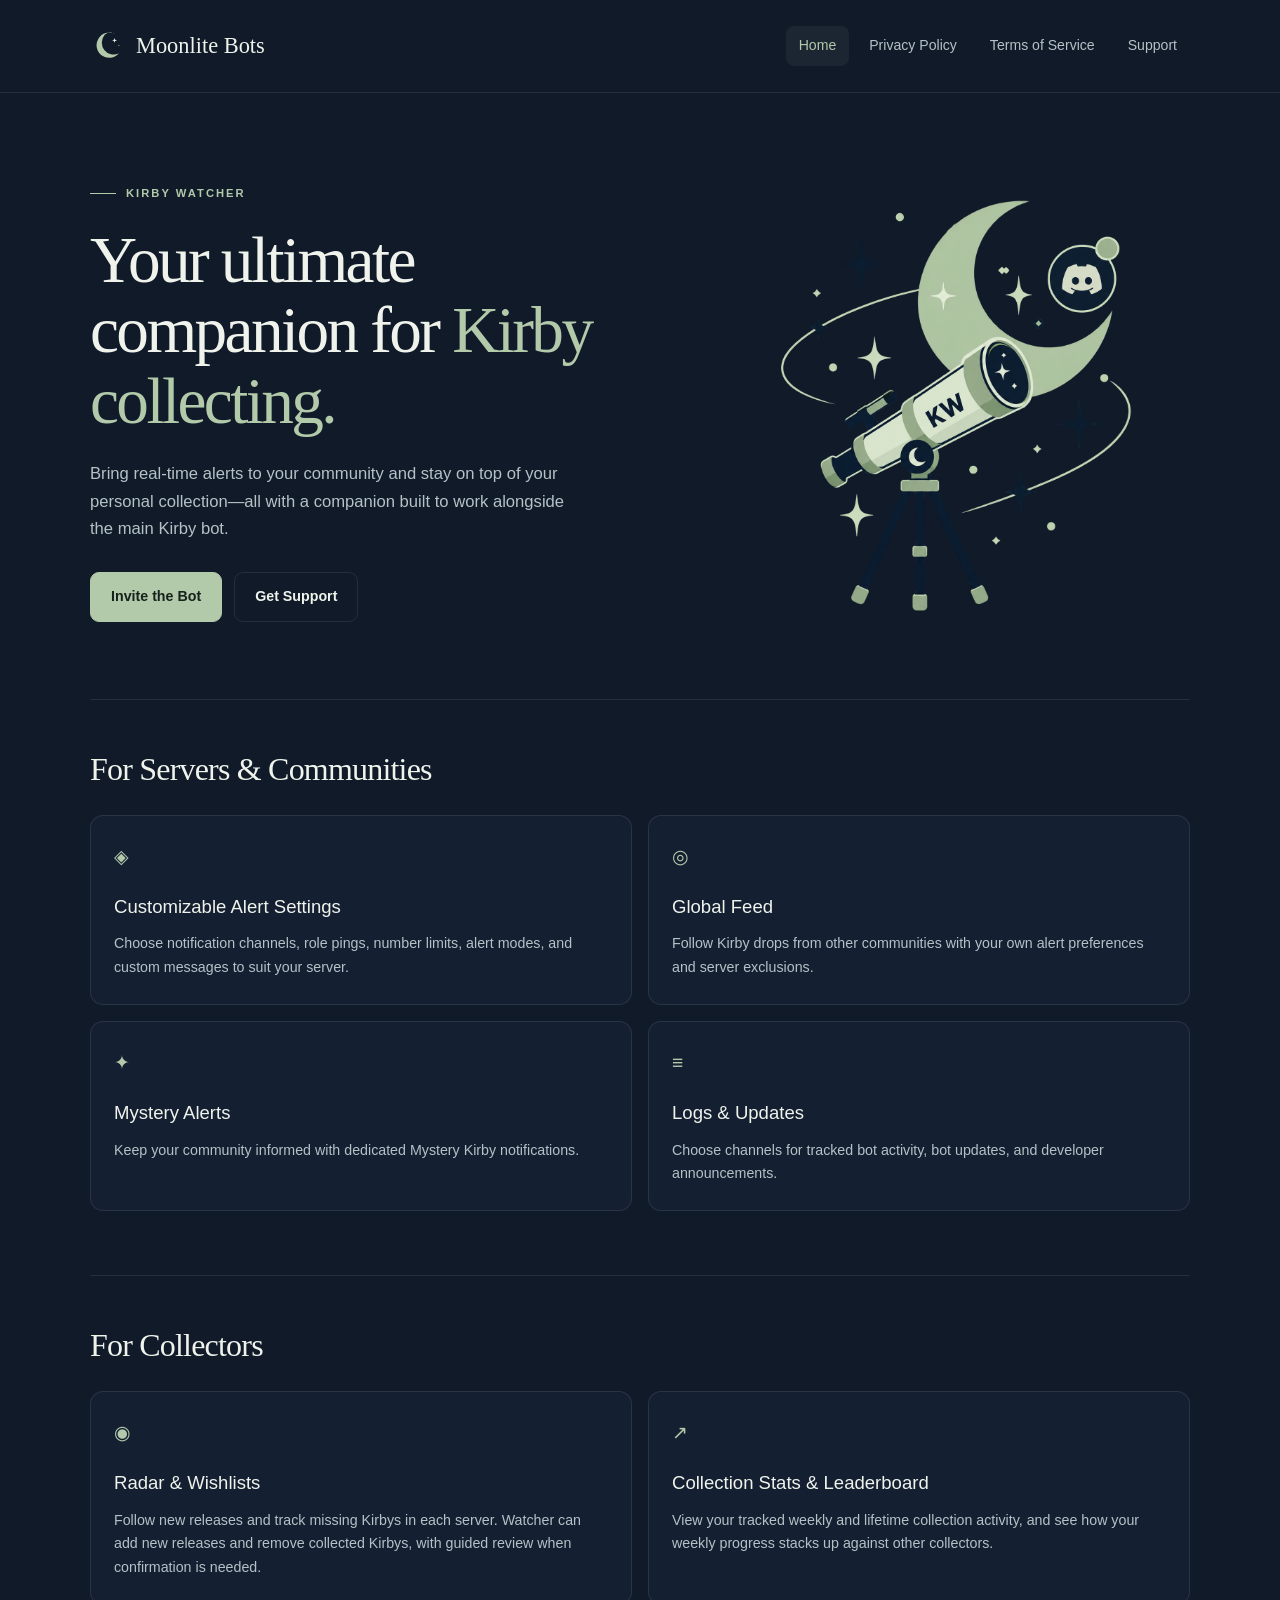
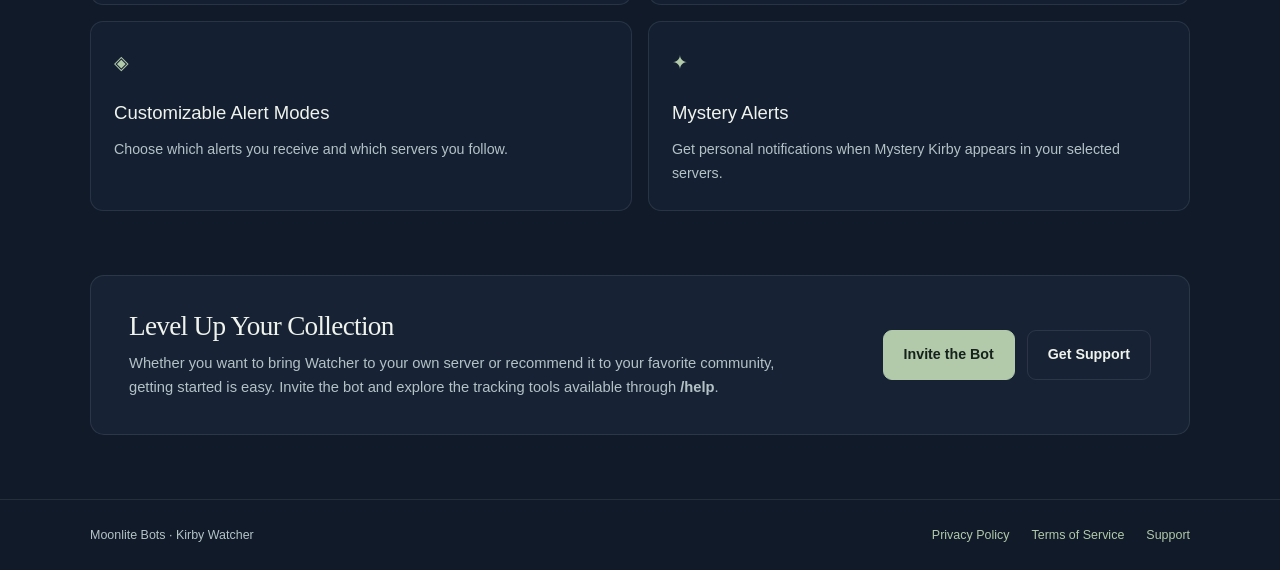
==== index.html @ a20f9337 "Publish Kirby Watcher website and policies" ====
<!doctype html>
<html lang="en"><head><meta charset="utf-8"><meta name="viewport" content="width=device-width,initial-scale=1"><meta name="description" content="Your ultimate companion for Kirby collecting. Community alerts, global feeds, personal wishlists, and collection tracking."><title>Kirby Watcher · Moonlite Bots</title><link rel="icon" href="moon.svg" type="image/svg+xml"><link rel="stylesheet" href="style.css"></head>
<body><a class="skip" href="#main">Skip to content</a><header class="header"><div class="wrap header-inner"><a class="brand" href="index.html"><img src="moon.svg" alt="" width="34" height="34">Moonlite Bots</a><nav class="nav" aria-label="Main navigation"><a href="index.html" aria-current="page">Home</a><a href="privacy.html">Privacy Policy</a><a href="terms.html">Terms of Service</a><a href="support.html">Support</a></nav></div></header>
<main id="main" class="wrap"><section class="hero">
  <div class="hero-copy">
    <div class="eyebrow">Kirby Watcher</div>
    <h1>Your ultimate companion for <em>Kirby collecting.</em></h1>
    <p>Bring real-time alerts to your community and stay on top of your personal collection—all with a companion built to work alongside the main Kirby bot.</p>
    <div class="buttons"><a class="button primary" href="https://dsc.gg/kirby-watcher">Invite the Bot</a><a class="button" href="support.html">Get Support</a></div>
  </div>
  <div class="hero-art" aria-hidden="true"><img class="night-sky" src="watcher-telescope-kw.png" alt="" width="1280" height="1280"></div>
</section>

<section class="section">
  <div class="section-heading"><h2>For Servers &amp; Communities</h2></div>
  <div class="cards feature-cards">
    <article class="card"><span class="icon" aria-hidden="true">◈</span><h3>Customizable Alert Settings</h3><p>Choose notification channels, role pings, number limits, alert modes, and custom messages to suit your server.</p></article>
    <article class="card"><span class="icon" aria-hidden="true">◎</span><h3>Global Feed</h3><p>Follow Kirby drops from other communities with your own alert preferences and server exclusions.</p></article>
    <article class="card"><span class="icon" aria-hidden="true">✦</span><h3>Mystery Alerts</h3><p>Keep your community informed with dedicated Mystery Kirby notifications.</p></article>
    <article class="card"><span class="icon" aria-hidden="true">≡</span><h3>Logs &amp; Updates</h3><p>Choose channels for tracked bot activity, bot updates, and developer announcements.</p></article>
  </div>
</section>

<section class="section">
  <div class="section-heading"><h2>For Collectors</h2></div>
  <div class="cards feature-cards">
    <article class="card"><span class="icon" aria-hidden="true">◉</span><h3>Radar &amp; Wishlists</h3><p>Follow new releases and track missing Kirbys in each server. Watcher can add new releases and remove collected Kirbys, with guided review when confirmation is needed.</p></article>
    <article class="card"><span class="icon" aria-hidden="true">↗</span><h3>Collection Stats &amp; Leaderboard</h3><p>View your tracked weekly and lifetime collection activity, and see how your weekly progress stacks up against other collectors.</p></article>
    <article class="card"><span class="icon" aria-hidden="true">◈</span><h3>Customizable Alert Modes</h3><p>Choose which alerts you receive and which servers you follow.</p></article>
    <article class="card"><span class="icon" aria-hidden="true">✦</span><h3>Mystery Alerts</h3><p>Get personal notifications when Mystery Kirby appears in your selected servers.</p></article>
  </div>
</section>

<section class="cta">
  <div><h2>Level Up Your Collection</h2><p>Whether you want to bring Watcher to your own server or recommend it to your favorite community, getting started is easy. Invite the bot and explore the tracking tools available through <strong>/help</strong>.</p></div>
  <div class="buttons"><a class="button primary" href="https://dsc.gg/kirby-watcher">Invite the Bot</a><a class="button" href="support.html">Get Support</a></div>
</section>
</main><footer class="footer"><div class="wrap footer-inner"><span>Moonlite Bots · Kirby Watcher</span><div class="footer-links"><a href="privacy.html">Privacy Policy</a><a href="terms.html">Terms of Service</a><a href="support.html">Support</a></div></div></footer></body></html>
---- style.css ----
:root{color-scheme:dark;--bg:#101a29;--panel:#172335;--panel-soft:#142032;--ink:#eff3ec;--muted:#b4c2c6;--sage:#b2c9aa;--line:#ffffff16;--serif:Georgia,'Times New Roman',serif}
*{box-sizing:border-box}html{scroll-behavior:smooth;scroll-padding-top:110px}body{margin:0;background:var(--bg);color:var(--ink);font-family:Arial,Helvetica,sans-serif;line-height:1.65}a{color:var(--sage);text-underline-offset:4px}a:hover{color:#d5e6ce}a:focus-visible,summary:focus-visible{outline:2px solid var(--sage);outline-offset:5px}h1,h2,h3,p{margin-top:0}h1,h2,h3{font-weight:400}h1,h2{font-family:var(--serif)}h1{font-size:clamp(2.7rem,5.1vw,4.5rem);line-height:1.08;letter-spacing:-.04em;margin-bottom:24px}h2{font-size:2rem;line-height:1.2;letter-spacing:-.025em}h3{font-size:1.16rem}p{margin-bottom:20px}.wrap{width:min(1100px,calc(100% - 64px));margin:auto}.preview{background:#b2c9aa12;text-align:center;color:#c8d9c1;font-size:.75rem;letter-spacing:.055em;padding:6px 16px;border-bottom:1px solid var(--line)}.skip{position:absolute;left:20px;top:-70px;background:var(--sage);color:var(--bg);padding:10px;z-index:10}.skip:focus{top:12px}
.header{border-bottom:1px solid var(--line)}.header-inner{min-height:92px;display:flex;align-items:center;justify-content:space-between;gap:26px}.brand{display:flex;align-items:center;gap:12px;text-decoration:none;color:var(--ink);font-family:var(--serif);font-size:1.4rem;white-space:nowrap}.brand img{width:34px;height:34px}.nav{display:flex;gap:7px;flex-wrap:wrap}.nav a{color:var(--muted);text-decoration:none;padding:8px 13px;border-radius:8px;font-size:.88rem}.nav a:hover,.nav a[aria-current=page]{background:#b2c9aa12;color:var(--sage)}
.eyebrow{display:flex;align-items:center;gap:10px;color:var(--sage);font-size:.7rem;font-weight:600;letter-spacing:.18em;text-transform:uppercase;margin-bottom:22px}.eyebrow:before{content:'';width:26px;height:1px;background:var(--sage)}.hero{display:grid;grid-template-columns:1.13fr 1fr;gap:64px;align-items:center;padding:90px 0 76px}.hero-copy>p{font-size:1.04rem;color:var(--muted);max-width:490px}.hero h1 em{color:var(--sage);font-style:normal}.buttons{display:flex;gap:12px;flex-wrap:wrap;margin-top:30px}.button{display:inline-flex;align-items:center;justify-content:center;border:1px solid var(--line);padding:12px 20px;border-radius:9px;text-decoration:none;font-size:.89rem;color:var(--ink);font-weight:600}.button.primary{background:var(--sage);color:#16221c;border-color:var(--sage)}.button:hover{border-color:var(--sage);color:var(--sage)}.button.primary:hover{background:#c8ddc0;color:#16221c}.hero-art{display:flex;align-items:center;justify-content:center;min-height:370px}.night-sky{display:block;width:100%;max-width:440px;height:auto}.section{padding:50px 0 64px;border-top:1px solid var(--line)}.section-heading{display:flex;align-items:baseline;justify-content:space-between;gap:24px}.section-heading>p{font-size:.9rem;color:var(--muted)}.cards{display:grid;grid-template-columns:repeat(4,1fr);gap:16px}.card{padding:25px 23px;background:var(--panel-soft);border:1px solid var(--line);border-radius:13px}.card p{color:var(--muted);font-size:.89rem;margin-bottom:0}.card .icon{display:block;color:var(--sage);margin-bottom:19px;font-size:1.2rem}.card h3{margin-bottom:10px}.cta{display:flex;justify-content:space-between;align-items:center;gap:25px;background:var(--panel);border:1px solid var(--line);border-radius:14px;padding:34px 38px;margin:0 0 64px}.cta h2{font-size:1.7rem;margin-bottom:8px}.cta p{color:var(--muted);font-size:.92rem;margin:0}.cta .buttons{margin:0}.footer{border-top:1px solid var(--line);color:var(--muted);font-size:.78rem}.footer-inner{display:flex;align-items:center;justify-content:space-between;gap:20px;flex-wrap:wrap;padding:25px 0}.footer a{text-decoration:none}.footer-links{display:flex;gap:22px;flex-wrap:wrap}
.page-intro{padding:60px 0 35px;max-width:820px}.page-intro h1{font-size:clamp(2.6rem,4.6vw,3.7rem);margin-bottom:18px}.page-intro .intro{color:var(--muted);max-width:640px}.page-intro .date{font-size:.81rem;color:var(--muted)}.legal-layout{display:grid;grid-template-columns:210px minmax(0,1fr);gap:60px;padding-bottom:75px;align-items:start}.toc{position:sticky;top:30px;background:var(--panel-soft);padding:20px;border:1px solid var(--line);border-radius:12px}.toc h2{font-family:Arial,Helvetica,sans-serif;font-size:.72rem;letter-spacing:.12em;text-transform:uppercase;color:var(--sage);margin-bottom:14px}.toc a{display:block;font-size:.8rem;text-decoration:none;color:var(--muted);padding:7px 0;line-height:1.5}.toc a:hover{color:var(--sage)}.legal-content{max-width:760px;font-size:.96rem;color:#c6d0d1}.legal-content>p:first-child{border-bottom:1px solid var(--line);padding-bottom:27px}.legal-content h2{color:var(--ink);font-size:1.62rem;margin:40px 0 18px}.legal-content strong{color:var(--ink);font-weight:600}.legal-content ul{padding-left:22px}.legal-content li{margin-bottom:9px}.support-cards{display:grid;grid-template-columns:1fr 1fr;gap:24px;margin:10px 0 50px}.support-card{padding:34px;border:1px solid var(--line);background:var(--panel-soft);border-radius:14px}.support-card .eyebrow{margin-bottom:18px}.support-card h2{font-size:1.75rem}.support-card p{color:var(--muted);font-size:.95rem}.support-card .address{font-size:1rem;overflow-wrap:anywhere}.support-note{border-top:1px solid var(--line);padding:35px 0 65px;max-width:740px}.support-note p{color:var(--muted)}.support-note h2{font-size:1.6rem}
@media(max-width:900px){.hero{gap:25px;padding-top:65px}.hero-art{min-height:310px}.cards{grid-template-columns:repeat(2,1fr)}.legal-layout{gap:32px;grid-template-columns:190px minmax(0,1fr)}.nav{gap:1px}.nav a{padding:8px 10px}}
@media(max-width:650px){.wrap{width:calc(100% - 36px)}.header-inner{padding:20px 0;min-height:0;display:block}.brand{font-size:1.3rem;margin-bottom:16px}.nav{gap:3px}.nav a{font-size:.8rem;padding:7px 9px}.hero{grid-template-columns:1fr;padding:46px 0 42px;gap:15px}.hero h1{font-size:3.15rem}.hero-copy>p{font-size:.98rem}.hero-art{min-height:255px;max-width:370px;width:100%;margin:auto}.section{padding:35px 0}.section-heading{display:block}.section-heading>p{margin-top:-8px}.cards{gap:12px}.card{padding:20px 16px}.card h3{font-size:1.05rem}.card p{font-size:.84rem}.cta{padding:26px;display:block;margin-bottom:40px}.cta .buttons{margin-top:24px}.footer-inner{display:block;padding:24px 0}.footer-links{margin-top:14px;gap:18px}.page-intro{padding-top:42px}.legal-layout{display:block;padding-bottom:45px}.toc{position:static;margin-bottom:28px}.toc a{display:inline-block;margin-right:16px;font-size:.77rem}.legal-content{font-size:.93rem}.legal-content h2{font-size:1.5rem}.support-cards{grid-template-columns:1fr;gap:17px}.support-card{padding:27px}.support-note{padding-bottom:35px}}
@media(prefers-reduced-motion:reduce){html{scroll-behavior:auto}}

.feature-cards{grid-template-columns:repeat(2,1fr)}.button{font-family:inherit}.button:disabled{opacity:.55;cursor:default}.cta>div:first-child{max-width:660px}.cta .buttons{flex-shrink:0}@media(max-width:900px){.cta{display:block}.cta .buttons{margin-top:22px}}@media(max-width:650px){.feature-cards{grid-template-columns:1fr}}

.page-intro{position:relative;max-width:none;min-height:290px;padding:64px 240px 42px 0}
.page-intro:after{content:'';position:absolute;right:16px;top:36px;width:195px;height:210px;background:url('watcher-telescope-kw.png') center/contain no-repeat;pointer-events:none}
.page-intro h1{max-width:760px}.page-intro h1,.support-card h2,.support-note h2{color:var(--sage)}
.page-intro .intro{font-size:1.02rem;line-height:1.8}.page-intro .date{color:#96aaa7;font-size:.75rem}
.legal-layout{grid-template-columns:220px minmax(0,1fr);gap:30px}
.toc{border-radius:16px;padding:26px 22px;background:var(--panel-soft);border-color:#b2c9aa26}
.toc h2{display:flex;align-items:center;gap:9px}.toc h2:before{content:'✦';font-size:14px;font-weight:400}
.toc a{padding:10px 0;border-bottom:1px solid var(--line)}.toc a:last-child{border-bottom:0}
.legal-content{background:var(--panel-soft);border:1px solid #b2c9aa20;border-radius:18px;padding:34px 38px;line-height:1.85}
.legal-content>p:first-child{color:var(--ink);padding-bottom:24px}
.legal-content h2{color:var(--sage);font-size:1.65rem;padding-top:25px;border-top:1px solid #b2c9aa24;margin:34px 0 18px}
.legal-content li::marker{color:var(--sage)}.legal-content a{overflow-wrap:anywhere}
.support-cards{gap:22px;margin-top:0}.support-card{border-radius:18px;border-color:#b2c9aa26;padding:34px;background:var(--panel-soft)}
.support-card:before{content:'✧';display:flex;align-items:center;justify-content:center;width:48px;height:48px;border-radius:50%;border:1px solid #b2c9aa35;background:#b2c9aa0c;color:var(--sage);font-size:29px;margin-bottom:24px}
.support-card:nth-child(2):before{content:'☾';font-size:28px}
.support-card h2{font-size:1.85rem}.support-card p{line-height:1.8}.support-card .buttons{margin-top:26px}
.support-note{max-width:none;background:var(--panel-soft);border:1px solid #b2c9aa20;border-radius:18px;padding:34px 38px;margin:0 0 64px}
.support-note p{max-width:760px}.support-note p:last-child{margin-bottom:0}
@media(max-width:900px){.page-intro{padding-right:190px}.page-intro:after{width:155px;height:190px;right:0;top:50px}.legal-layout{grid-template-columns:170px minmax(0,1fr);gap:20px}.legal-content{padding:26px}.toc{padding:22px 18px}.support-card{padding:28px}}
@media(max-width:650px){.page-intro{padding:42px 0 28px;min-height:0}.page-intro:after{display:none}.page-intro h1{font-size:2.65rem}.page-intro .intro{font-size:.97rem}.legal-layout{display:block}.toc{padding:22px}.toc a{display:block;margin:0;padding:9px 0;font-size:.84rem}.legal-content{padding:24px 22px;border-radius:14px}.legal-content h2{font-size:1.5rem}.support-card{padding:27px}.support-card h2{font-size:1.7rem}.support-note{padding:27px;margin-bottom:40px;border-radius:14px}}
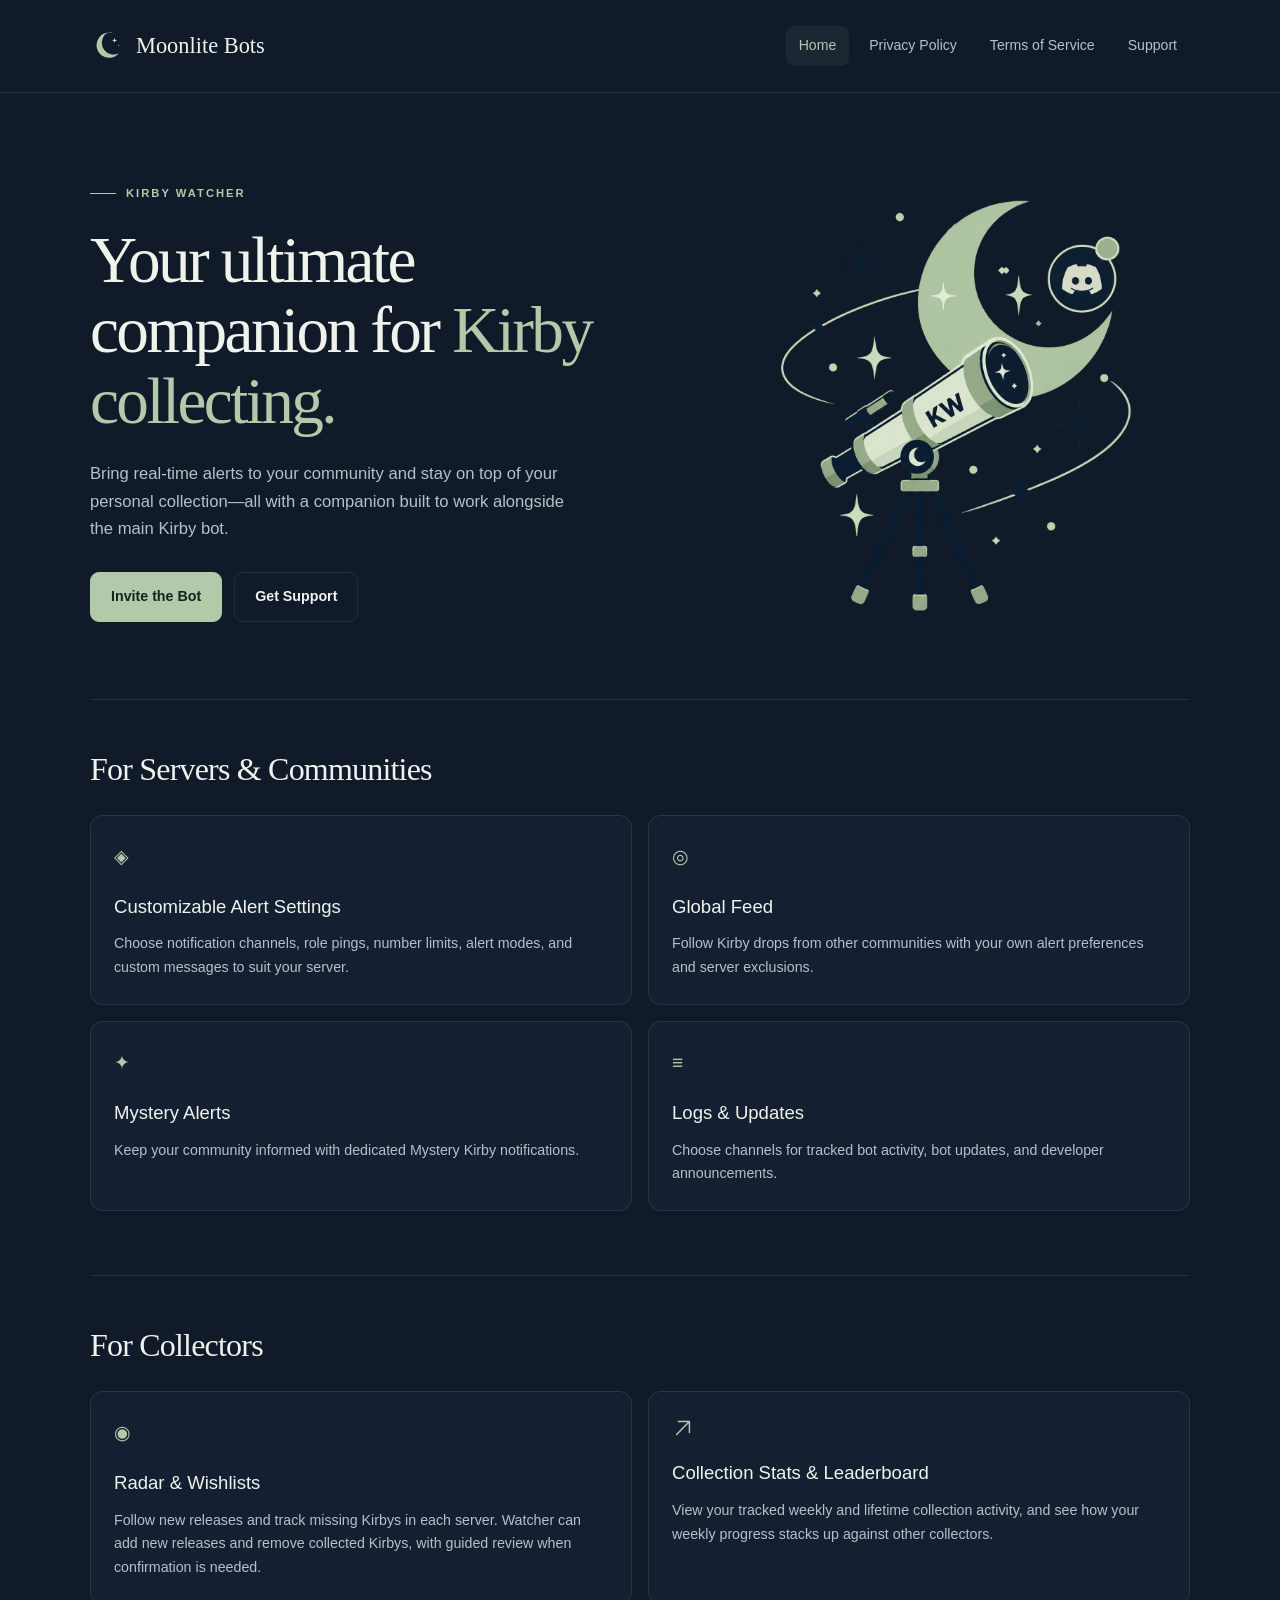
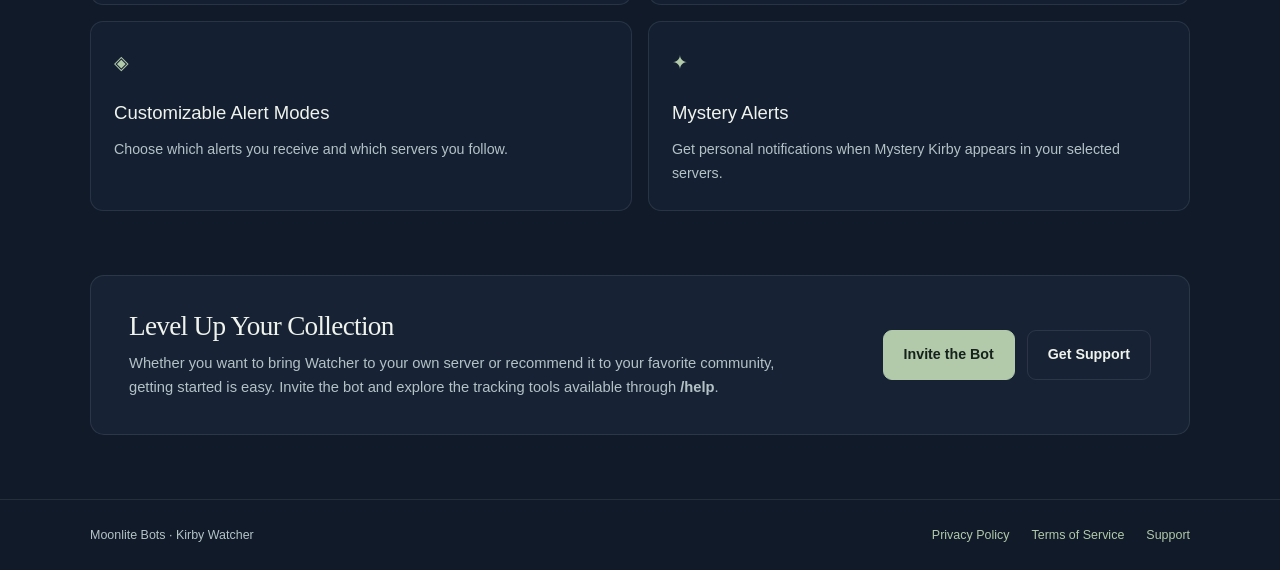
==== commit ba3d1788: "Keep collection stats icon consistent on mobile" ====
--- a/index.html
+++ b/index.html
@@ -25,7 +25,7 @@
   <div class="section-heading"><h2>For Collectors</h2></div>
   <div class="cards feature-cards">
     <article class="card"><span class="icon" aria-hidden="true">◉</span><h3>Radar &amp; Wishlists</h3><p>Follow new releases and track missing Kirbys in each server. Watcher can add new releases and remove collected Kirbys, with guided review when confirmation is needed.</p></article>
-    <article class="card"><span class="icon" aria-hidden="true">↗</span><h3>Collection Stats &amp; Leaderboard</h3><p>View your tracked weekly and lifetime collection activity, and see how your weekly progress stacks up against other collectors.</p></article>
+    <article class="card"><span class="icon" aria-hidden="true"><svg width="22" height="22" viewBox="0 0 24 24" fill="none" xmlns="http://www.w3.org/2000/svg" style="display:block"><path d="M5 19 19 5M7 5h12v12" stroke="currentColor" stroke-width="1.6" stroke-linecap="round" stroke-linejoin="round"/></svg></span><h3>Collection Stats &amp; Leaderboard</h3><p>View your tracked weekly and lifetime collection activity, and see how your weekly progress stacks up against other collectors.</p></article>
     <article class="card"><span class="icon" aria-hidden="true">◈</span><h3>Customizable Alert Modes</h3><p>Choose which alerts you receive and which servers you follow.</p></article>
     <article class="card"><span class="icon" aria-hidden="true">✦</span><h3>Mystery Alerts</h3><p>Get personal notifications when Mystery Kirby appears in your selected servers.</p></article>
   </div>
